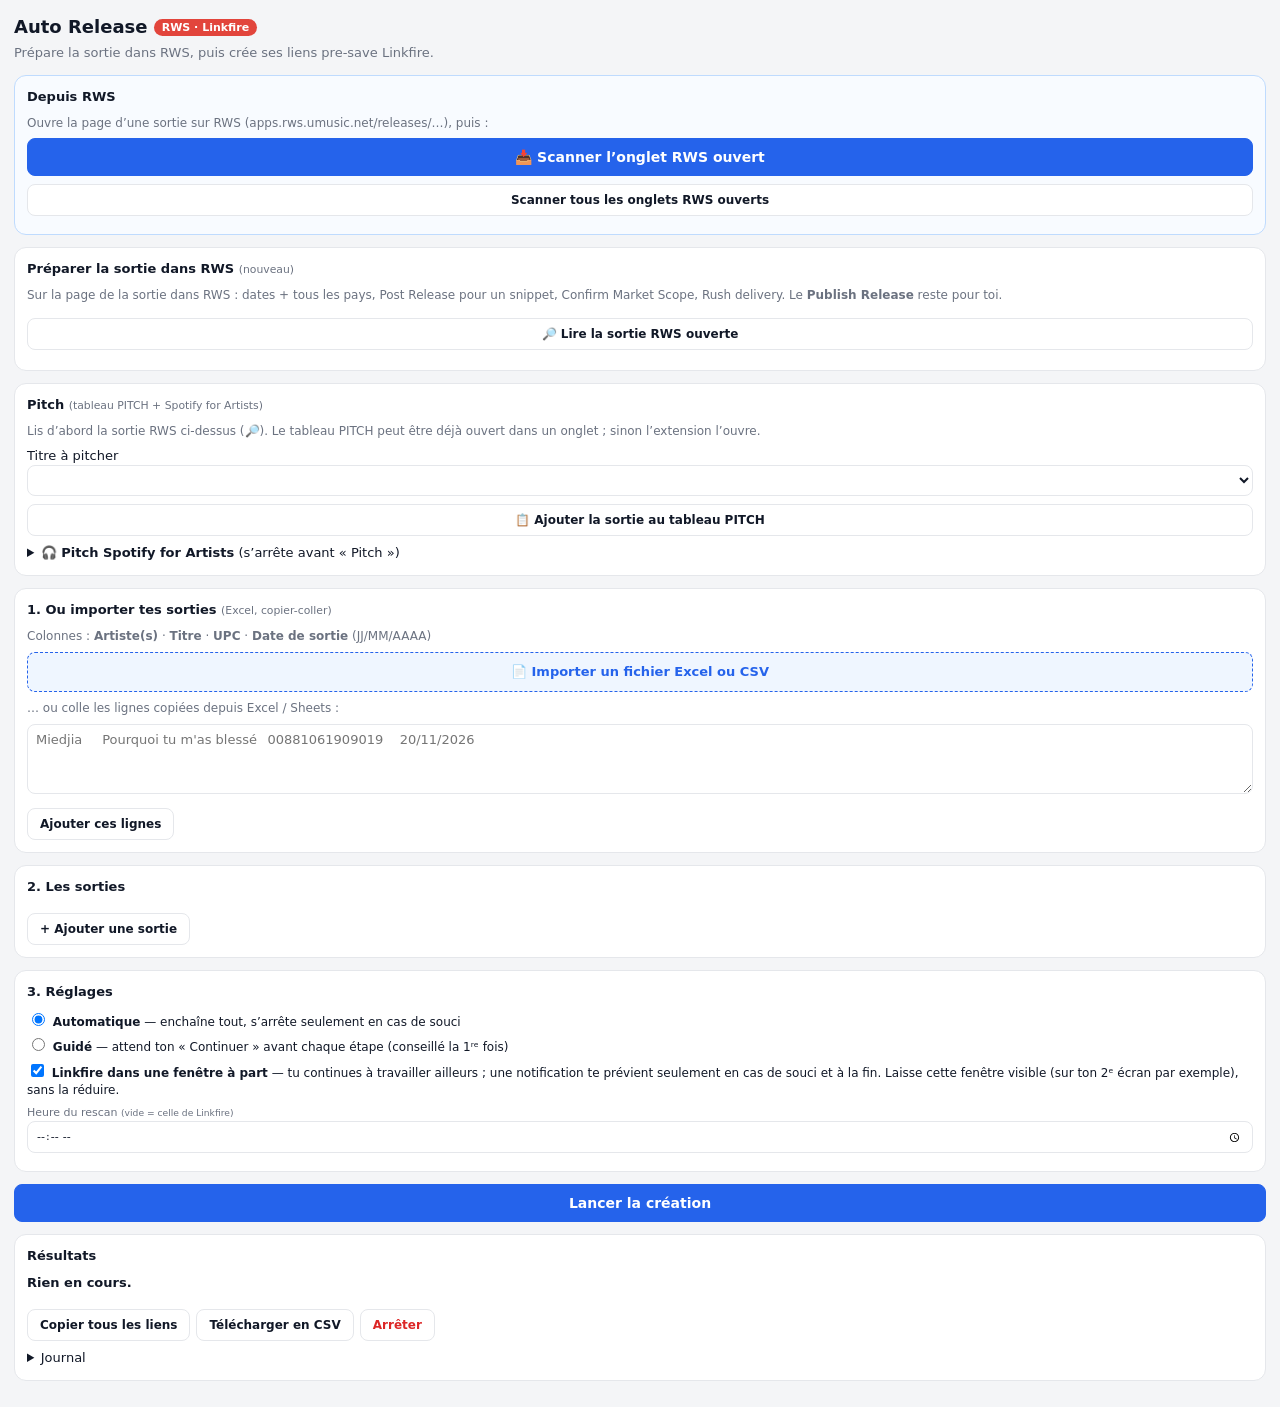
==== extension/sidepanel.html @ 12ef0755 "2.1.0 : pitch — ligne du tableau PITCH depuis RWS, et pitch Spotify for Artists jusqu'à l'écran Revi" ====
<!doctype html>
<html lang="fr">
<head>
  <meta charset="utf-8">
  <title>Auto Release</title>
  <link rel="stylesheet" href="sidepanel.css">
</head>
<body>
  <header>
    <h1>Auto Release <span>RWS · Linkfire</span></h1>
    <p class="sub">Prépare la sortie dans RWS, puis crée ses liens pre-save Linkfire.</p>
  </header>

  <section class="card rws">
    <h2>Depuis RWS</h2>
    <p class="hint">Ouvre la page d’une sortie sur RWS (apps.rws.umusic.net/releases/…), puis :</p>
    <button id="scanOne" class="primary">📥 Scanner l’onglet RWS ouvert</button>
    <button id="scanAll" class="ghost" style="width:100%">Scanner tous les onglets RWS ouverts</button>
    <span id="scanMsg" class="msg"></span>
  </section>

  <section class="card rwsprep">
    <h2>Préparer la sortie dans RWS <small>(nouveau)</small></h2>
    <p class="hint">Sur la page de la sortie dans RWS : dates + tous les pays, Post Release pour un snippet, Confirm Market Scope, Rush delivery. Le <b>Publish Release</b> reste pour toi.</p>
    <button id="rwsRead" class="ghost" style="width:100%">🔎 Lire la sortie RWS ouverte</button>
    <div id="rwsBox" hidden>
      <div id="rwsSum" class="rwssum"></div>
      <div class="grid2">
        <label>Date de sortie<input id="rwsDate" type="date"></label>
        <label class="chk"><input id="rwsRush" type="checkbox"> Rush delivery <small id="rwsRushHint"></small></label>
      </div>
      <button id="rwsGo" class="primary">⚙️ Préparer la sortie dans RWS</button>
    </div>
    <ol id="rwsSteps" class="rwssteps"></ol>
    <span id="rwsMsg" class="msg"></span>
  </section>

  <section class="card pitch">
    <h2>Pitch <small>(tableau PITCH + Spotify for Artists)</small></h2>
    <p class="hint">Lis d’abord la sortie RWS ci-dessus (🔎). Le tableau PITCH peut être déjà ouvert dans un onglet ; sinon l’extension l’ouvre.</p>
    <label>Titre à pitcher<select id="pTrack"></select></label>
    <button id="pSheet" class="ghost" style="width:100%">📋 Ajouter la sortie au tableau PITCH</button>
    <span id="pSheetMsg" class="msg"></span>
    <details id="pS4a">
      <summary><b>🎧 Pitch Spotify for Artists</b> (s’arrête avant « Pitch »)</summary>
      <div class="grid2">
        <label>Ville d’origine<input id="pCity"></label>
        <label>Langue des paroles<input id="pLang"></label>
        <label class="full">Genres <small>(3 max, séparés par des virgules)</small><input id="pGenres"></label>
        <label class="full">Styles <small>(2 max, ex. Beats ; vide = aucun)</small><input id="pStyles"></label>
        <label>Cultures <small>(2 max)</small><input id="pCultures"></label>
        <label>Moods <small>(2 max)</small><input id="pMoods"></label>
        <label class="full">Instruments<input id="pInstr"></label>
        <label class="chk"><input id="pPin" type="checkbox"> Épingler sur « This Is »</label>
        <label class="chk"><input id="pLive" type="checkbox"> Enregistré en live</label>
        <label class="chk"><input id="pCover" type="checkbox"> C’est une reprise</label>
        <label class="chk"><input id="pRemix" type="checkbox"> C’est un remix</label>
        <label class="chk"><input id="pInstrumental" type="checkbox"> Instrumental</label>
        <label class="full">Description du pitch <button id="pFromSheet" class="ghost" style="margin:0 0 0 6px;padding:2px 8px">↧ reprendre du tableau</button><textarea id="pDesc" rows="5" placeholder="Le texte du pitch Spotify"></textarea></label>
      </div>
      <button id="pGo" class="primary">🎧 Préparer le pitch Spotify</button>
      <span id="pMsg" class="msg"></span>
    </details>
  </section>

  <section class="card">
    <h2>1. Ou importer tes sorties <small>(Excel, copier-coller)</small></h2>
    <p class="hint">Colonnes : <b>Artiste(s)</b> · <b>Titre</b> · <b>UPC</b> · <b>Date de sortie</b> (JJ/MM/AAAA)</p>
    <label class="filebtn">📄 Importer un fichier Excel ou CSV<input type="file" id="xlsFile" accept=".xlsx,.xls,.csv"></label>
    <p class="hint" style="margin-top:8px">… ou colle les lignes copiées depuis Excel / Sheets :</p>
    <textarea id="paste" rows="3" placeholder="Miedjia	Pourquoi tu m'as blessé	00881061909019	20/11/2026"></textarea>
    <button id="importBtn" class="ghost">Ajouter ces lignes</button>
  </section>

  <section class="card">
    <h2>2. Les sorties</h2>
    <div id="rows"></div>
    <button id="addRow" class="ghost">+ Ajouter une sortie</button>
  </section>

  <section class="card">
    <h2>3. Réglages</h2>
    <label class="opt"><input type="radio" name="mode" value="auto" checked> <b>Automatique</b> — enchaîne tout, s’arrête seulement en cas de souci</label>
    <label class="opt"><input type="radio" name="mode" value="guide"> <b>Guidé</b> — attend ton « Continuer » avant chaque étape (conseillé la 1ʳᵉ fois)</label>
    <label class="opt"><input type="checkbox" id="sepWin" checked> <b>Linkfire dans une fenêtre à part</b> — tu continues à travailler ailleurs ; une notification te prévient seulement en cas de souci et à la fin. Laisse cette fenêtre visible (sur ton 2ᵉ écran par exemple), sans la réduire.</label>
    <div class="grid2">
      <label class="full">Heure du rescan <small>(vide = celle de Linkfire)</small>
        <input id="time" type="time">
      </label>
    </div>
  </section>

  <div class="actions">
    <button id="startBtn" class="primary">Lancer la création</button>
    <span id="formMsg" class="msg"></span>
  </div>

  <section class="card" id="resultsCard">
    <h2>Résultats</h2>
    <div id="status" class="status">Rien en cours.</div>
    <div id="results"></div>
    <div class="row">
      <button id="copyAll" class="ghost">Copier tous les liens</button>
      <button id="csvBtn" class="ghost">Télécharger en CSV</button>
      <button id="stopBtn" class="ghost danger">Arrêter</button>
    </div>
    <details>
      <summary>Journal</summary>
      <pre id="log"></pre>
    </details>
  </section>

  <script src="xlsx.full.min.js"></script>
  <script src="rws.js"></script>
  <script src="rwsauto.js"></script>
  <script src="pitch.js"></script>
  <script src="sidepanel.js"></script>
</body>
</html>
---- extension/sidepanel.css ----
:root{--bg:#f4f5f7;--card:#fff;--ink:#111827;--mute:#6b7280;--line:#e5e7eb;--blue:#2563eb;--red:#dc2626;--green:#059669;--orange:#d97706}
*{box-sizing:border-box}
body{margin:0;padding:14px;background:var(--bg);color:var(--ink);font:13px/1.45 system-ui,-apple-system,"Segoe UI",sans-serif}
h1{font-size:18px;margin:0}
h1 span{font-size:11px;font-weight:600;color:#fff;background:#e2453c;border-radius:99px;padding:2px 8px;vertical-align:middle}
.sub{color:var(--mute);margin:4px 0 12px}
.card{background:var(--card);border:1px solid var(--line);border-radius:12px;padding:12px;margin-bottom:12px}
h2{font-size:13px;margin:0 0 8px}
h2 small{font-weight:400;color:var(--mute)}
.hint{color:var(--mute);margin:0 0 6px;font-size:12px}
textarea,input,select{width:100%;font:inherit;border:1px solid var(--line);border-radius:8px;padding:6px 8px;background:#fff;color:var(--ink)}
textarea{resize:vertical}
button{font:600 12px system-ui,-apple-system,"Segoe UI",sans-serif;border-radius:8px;padding:8px 12px;cursor:pointer;border:1px solid var(--line);background:#fff;color:var(--ink)}
button.ghost{margin-top:8px}
button.primary{background:var(--blue);border-color:var(--blue);color:#fff;font-size:14px;padding:10px 16px;width:100%}
button.primary:disabled{opacity:.5;cursor:default}
button.danger{color:var(--red)}
.row{display:flex;gap:6px;flex-wrap:wrap}
.rel{border:1px solid var(--line);border-radius:10px;padding:8px;margin-bottom:8px;position:relative}
.rel .n{font-weight:700;color:var(--mute);font-size:11px;margin-bottom:4px}
.rel .del{position:absolute;top:6px;right:6px;border:0;background:none;color:var(--mute);font-size:16px;padding:0 4px;margin:0}
.grid2{display:grid;grid-template-columns:1fr 1fr;gap:6px;margin:6px 0}
.rel label,.grid2 label{display:block;font-size:11px;color:var(--mute)}
.rel label input{margin-top:2px;color:var(--ink)}
.full{grid-column:1/-1}
.slug{font-family:ui-monospace,Menlo,Consolas,monospace;font-size:12px}
.cover{display:flex;align-items:center;gap:6px;font-size:11px;color:var(--mute)}
.cover img{width:34px;height:34px;object-fit:cover;border-radius:4px}
.cover input{display:none}
.cover .pick{margin:0;padding:4px 8px;font-weight:500}
.filebtn{display:block;text-align:center;font-weight:600;border:1px dashed var(--blue);color:var(--blue);border-radius:8px;padding:10px;cursor:pointer;background:#eff6ff}
.filebtn input{display:none}
.opt{display:block;margin:4px 0;font-size:12px}
.opt input{width:auto;margin-right:4px}
.actions{margin-bottom:12px}
.msg{display:block;margin-top:6px;color:var(--red);font-size:12px}
.status{font-weight:600;margin-bottom:8px}
.res{display:flex;justify-content:space-between;align-items:center;gap:6px;padding:6px 0;border-top:1px solid var(--line)}
.res .l{min-width:0}
.res .l div{white-space:nowrap;overflow:hidden;text-overflow:ellipsis}
.res a{color:var(--blue);font-size:12px}
.res .err{color:var(--red);font-size:11px;white-space:normal}
.res button{margin:0;padding:4px 8px;flex-shrink:0}
.b{font-size:10px;font-weight:700;border-radius:99px;padding:1px 6px;margin-right:4px;color:#fff}
.b.todo{background:#9ca3af}.b.running{background:var(--blue)}.b.done{background:var(--green)}.b.error{background:var(--red)}.b.skipped{background:var(--orange)}
pre{white-space:pre-wrap;font-size:11px;max-height:200px;overflow:auto;background:#f9fafb;padding:6px;border-radius:6px}
details{margin-top:8px}

.linkrow{display:flex;align-items:center;gap:4px;margin-top:2px}
.linkrow input{margin-top:0}
.linkrow input[data-f=subdomain]{flex:1.2}
.linkrow input[data-f=slug]{flex:1}
.dom{font-family:ui-monospace,Menlo,Consolas,monospace;font-size:12px;color:var(--ink);white-space:nowrap}
.rws{border-color:#bfdbfe;background:#f8fbff}
.rws .primary{margin-bottom:0}

.rwssum{font-size:13px;margin:8px 0;line-height:1.5}
.rwssum b{font-weight:600}
.chk{display:flex;align-items:center;gap:6px;margin-top:18px}
.rwssteps{margin:8px 0 0;padding-left:20px;font-size:13px;line-height:1.6}
.rwssteps li.ok{color:#15803d}.rwssteps li.ko{color:#b91c1c}.rwssteps li.run{color:#1d4ed8}.rwssteps li.skip{color:#6b7280}
.msg.ok{color:#15803d}
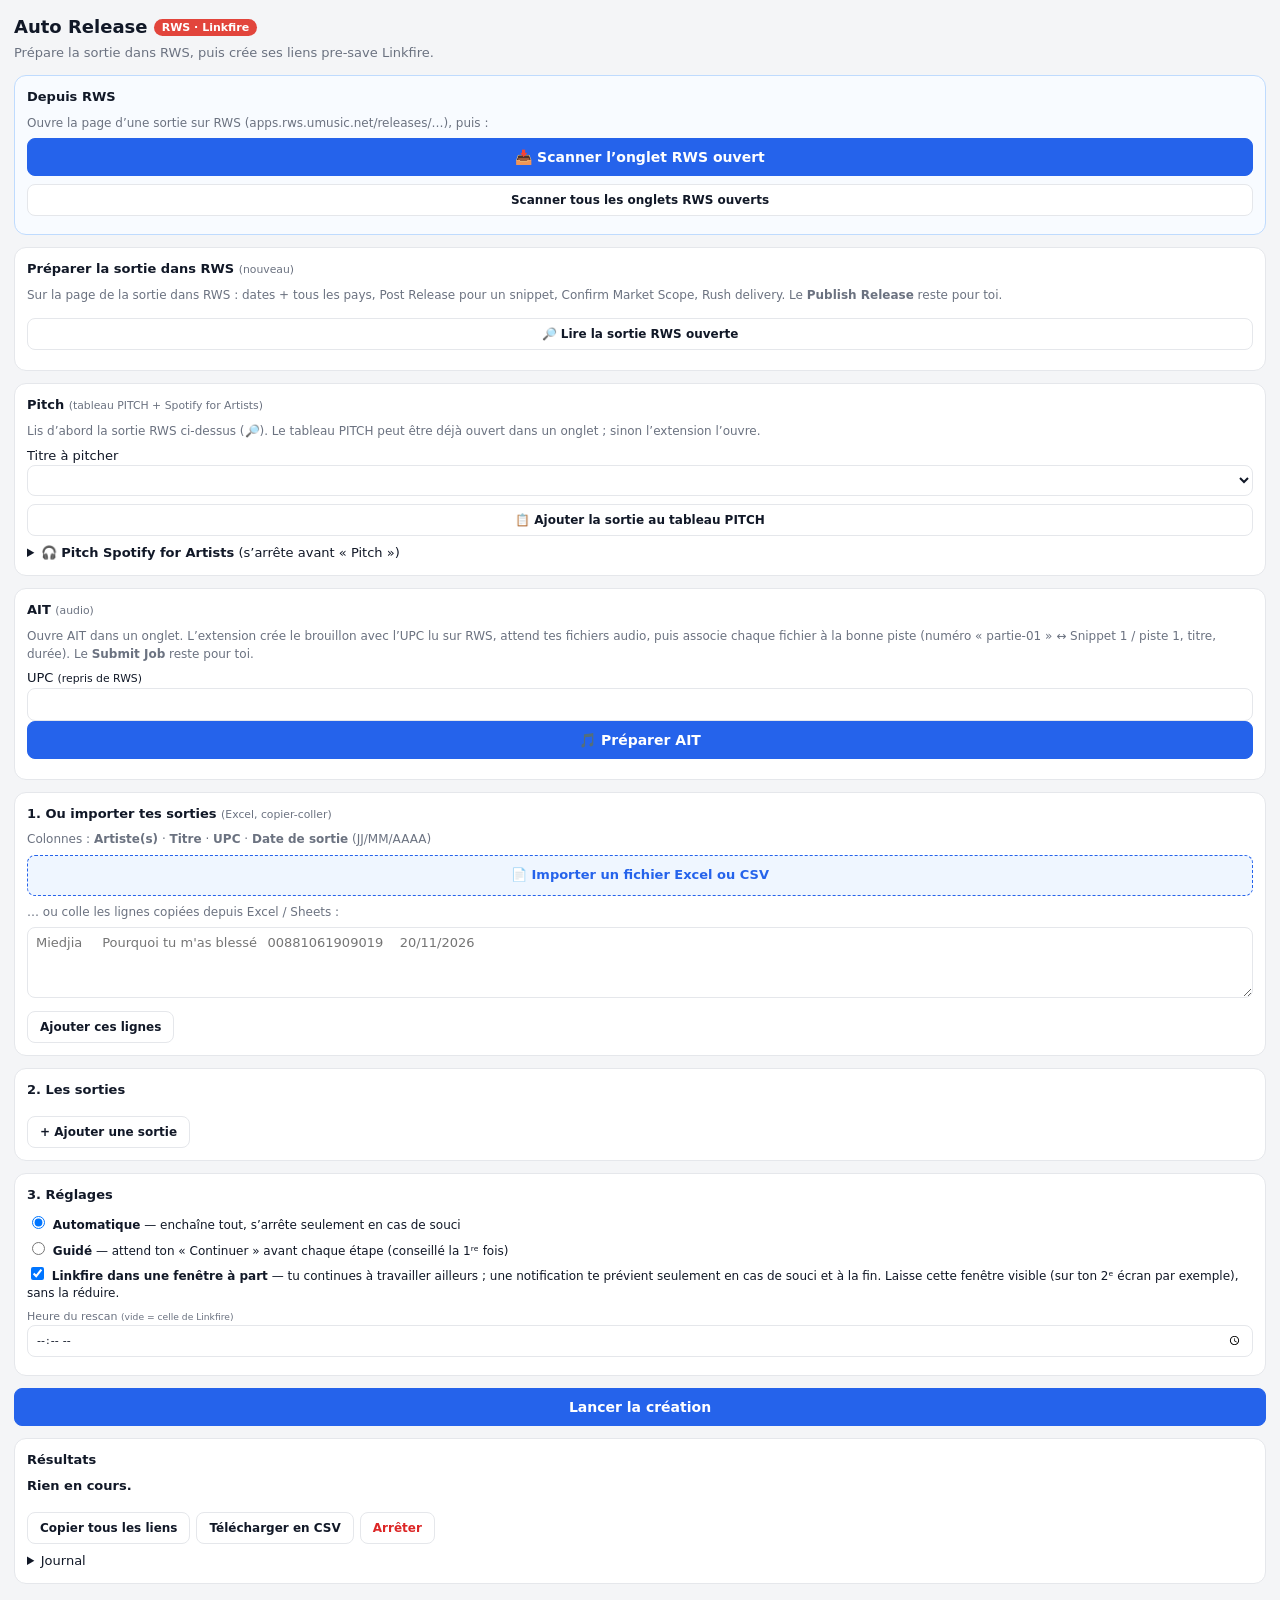
==== commit 91ac603e: "2.2.0 : AIT (brouillon + association fichier/piste) ; tableau PITCH : onglet « 1 PITCH » reconnu Co-" ====
--- a/extension/sidepanel.html
+++ b/extension/sidepanel.html
@@ -63,6 +63,15 @@
     </details>
   </section>
 
+  <section class="card ait">
+    <h2>AIT <small>(audio)</small></h2>
+    <p class="hint">Ouvre AIT dans un onglet. L’extension crée le brouillon avec l’UPC lu sur RWS, attend tes fichiers audio, puis associe chaque fichier à la bonne piste (numéro « partie-01 » ↔ Snippet 1 / piste 1, titre, durée). Le <b>Submit Job</b> reste pour toi.</p>
+    <label>UPC <small>(repris de RWS)</small><input id="aUpc" inputmode="numeric"></label>
+    <button id="aGo" class="primary">🎵 Préparer AIT</button>
+    <ol id="aSteps" class="rwssteps"></ol>
+    <span id="aMsg" class="msg"></span>
+  </section>
+
   <section class="card">
     <h2>1. Ou importer tes sorties <small>(Excel, copier-coller)</small></h2>
     <p class="hint">Colonnes : <b>Artiste(s)</b> · <b>Titre</b> · <b>UPC</b> · <b>Date de sortie</b> (JJ/MM/AAAA)</p>
@@ -114,6 +123,7 @@
   <script src="rws.js"></script>
   <script src="rwsauto.js"></script>
   <script src="pitch.js"></script>
+  <script src="aitauto.js"></script>
   <script src="sidepanel.js"></script>
 </body>
 </html>
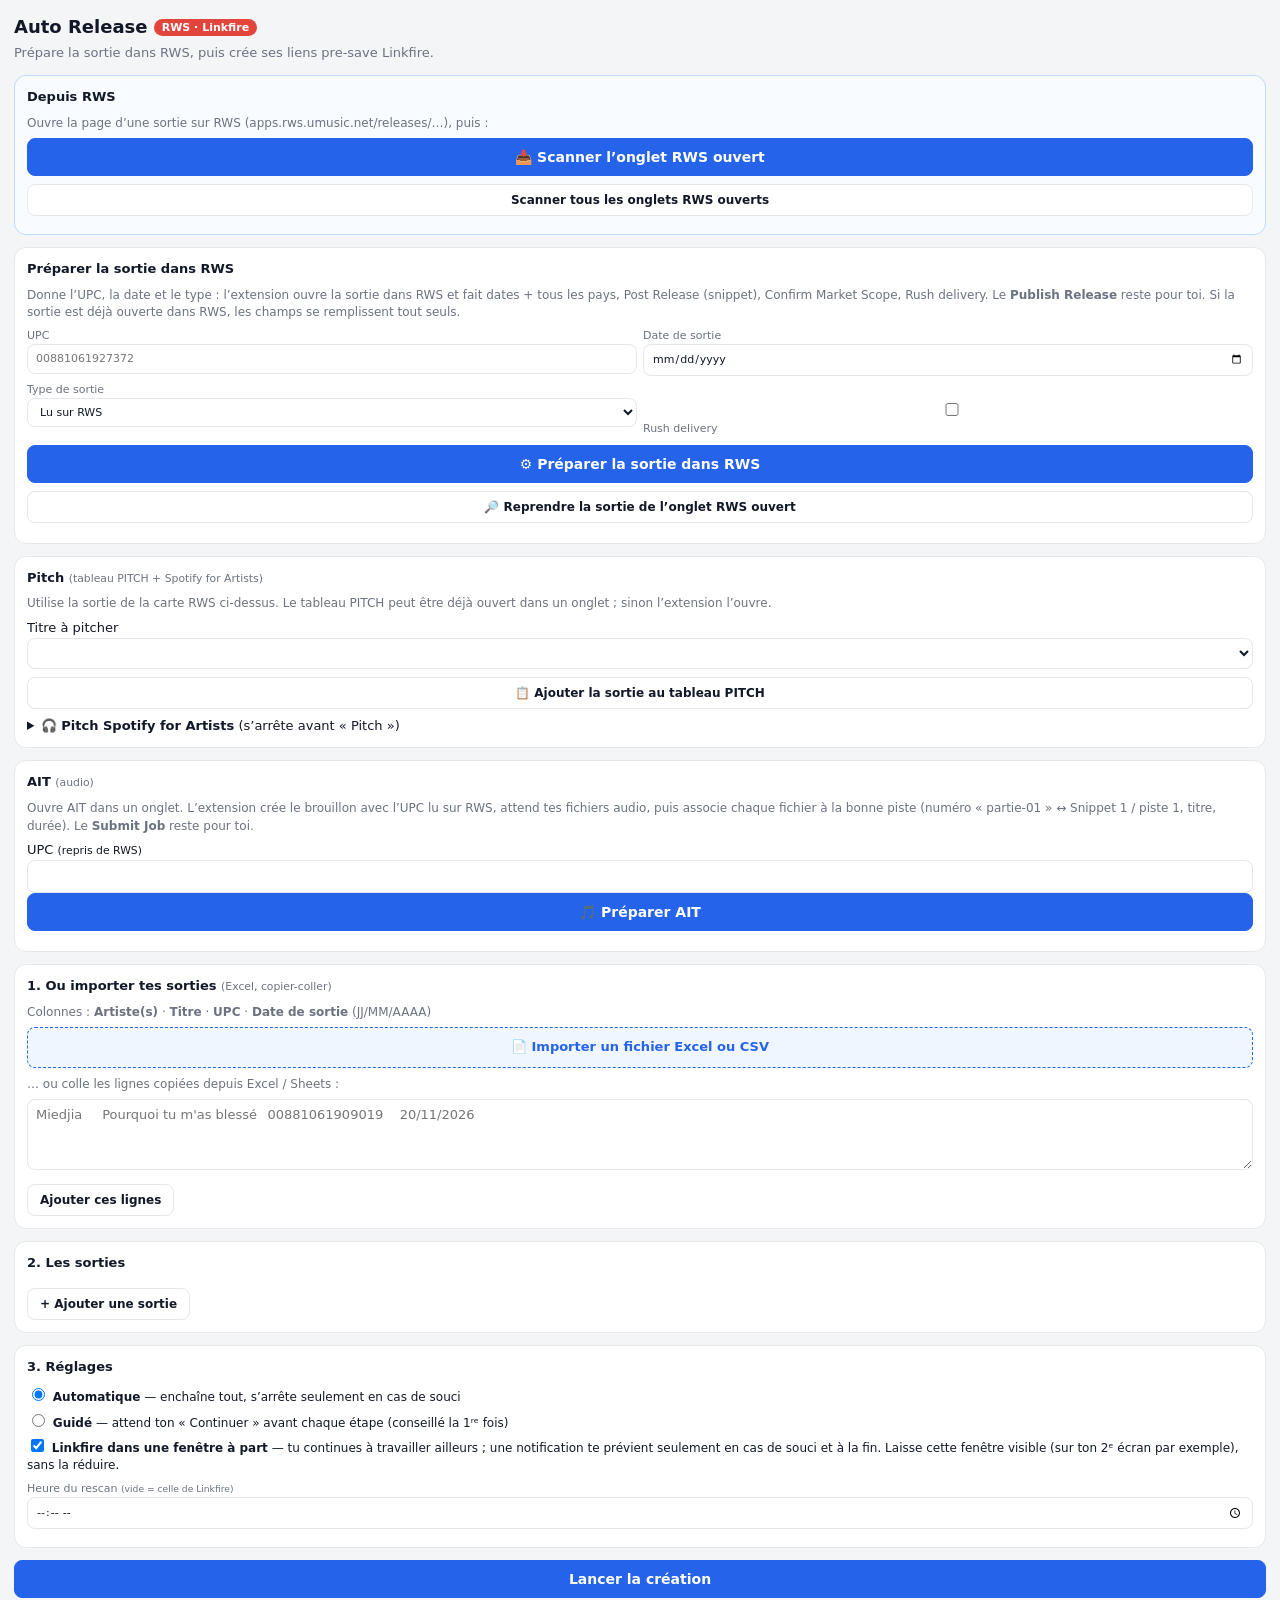
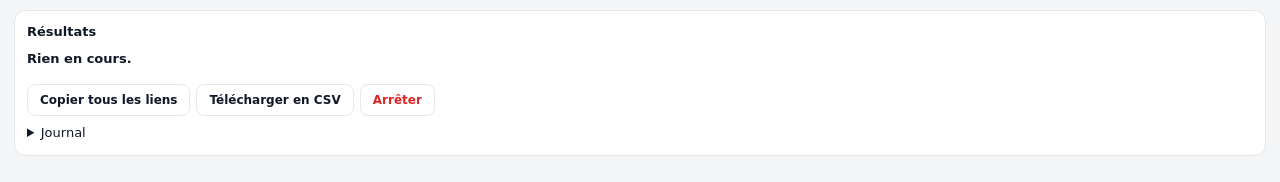
==== commit ed53796f: "2.3.0 : RWS piloté par UPC + date + type (ouvre la sortie), sections repliées dépliées, plus de sort" ====
--- a/extension/sidepanel.html
+++ b/extension/sidepanel.html
@@ -20,24 +20,24 @@
   </section>
 
   <section class="card rwsprep">
-    <h2>Préparer la sortie dans RWS <small>(nouveau)</small></h2>
-    <p class="hint">Sur la page de la sortie dans RWS : dates + tous les pays, Post Release pour un snippet, Confirm Market Scope, Rush delivery. Le <b>Publish Release</b> reste pour toi.</p>
-    <button id="rwsRead" class="ghost" style="width:100%">🔎 Lire la sortie RWS ouverte</button>
-    <div id="rwsBox" hidden>
-      <div id="rwsSum" class="rwssum"></div>
-      <div class="grid2">
-        <label>Date de sortie<input id="rwsDate" type="date"></label>
-        <label class="chk"><input id="rwsRush" type="checkbox"> Rush delivery <small id="rwsRushHint"></small></label>
-      </div>
-      <button id="rwsGo" class="primary">⚙️ Préparer la sortie dans RWS</button>
+    <h2>Préparer la sortie dans RWS</h2>
+    <p class="hint">Donne l’UPC, la date et le type : l’extension ouvre la sortie dans RWS et fait dates + tous les pays, Post Release (snippet), Confirm Market Scope, Rush delivery. Le <b>Publish Release</b> reste pour toi. Si la sortie est déjà ouverte dans RWS, les champs se remplissent tout seuls.</p>
+    <div class="grid2">
+      <label>UPC<input id="rwsUpc" inputmode="numeric" placeholder="00881061927372"></label>
+      <label>Date de sortie<input id="rwsDate" type="date"></label>
+      <label>Type de sortie<select id="rwsType"><option value="auto">Lu sur RWS</option><option value="snippet">Snippet (eSnippet Audio)</option><option value="single">Single (eSingle Audio)</option><option value="album">Album / EP</option></select></label>
+      <label class="chk"><input id="rwsRush" type="checkbox"> Rush delivery <small id="rwsRushHint"></small></label>
     </div>
+    <div id="rwsSum" class="rwssum"></div>
+    <button id="rwsGo" class="primary">⚙️ Préparer la sortie dans RWS</button>
+    <button id="rwsRead" class="ghost" style="width:100%">🔎 Reprendre la sortie de l’onglet RWS ouvert</button>
     <ol id="rwsSteps" class="rwssteps"></ol>
     <span id="rwsMsg" class="msg"></span>
   </section>
 
   <section class="card pitch">
     <h2>Pitch <small>(tableau PITCH + Spotify for Artists)</small></h2>
-    <p class="hint">Lis d’abord la sortie RWS ci-dessus (🔎). Le tableau PITCH peut être déjà ouvert dans un onglet ; sinon l’extension l’ouvre.</p>
+    <p class="hint">Utilise la sortie de la carte RWS ci-dessus. Le tableau PITCH peut être déjà ouvert dans un onglet ; sinon l’extension l’ouvre.</p>
     <label>Titre à pitcher<select id="pTrack"></select></label>
     <button id="pSheet" class="ghost" style="width:100%">📋 Ajouter la sortie au tableau PITCH</button>
     <span id="pSheetMsg" class="msg"></span>
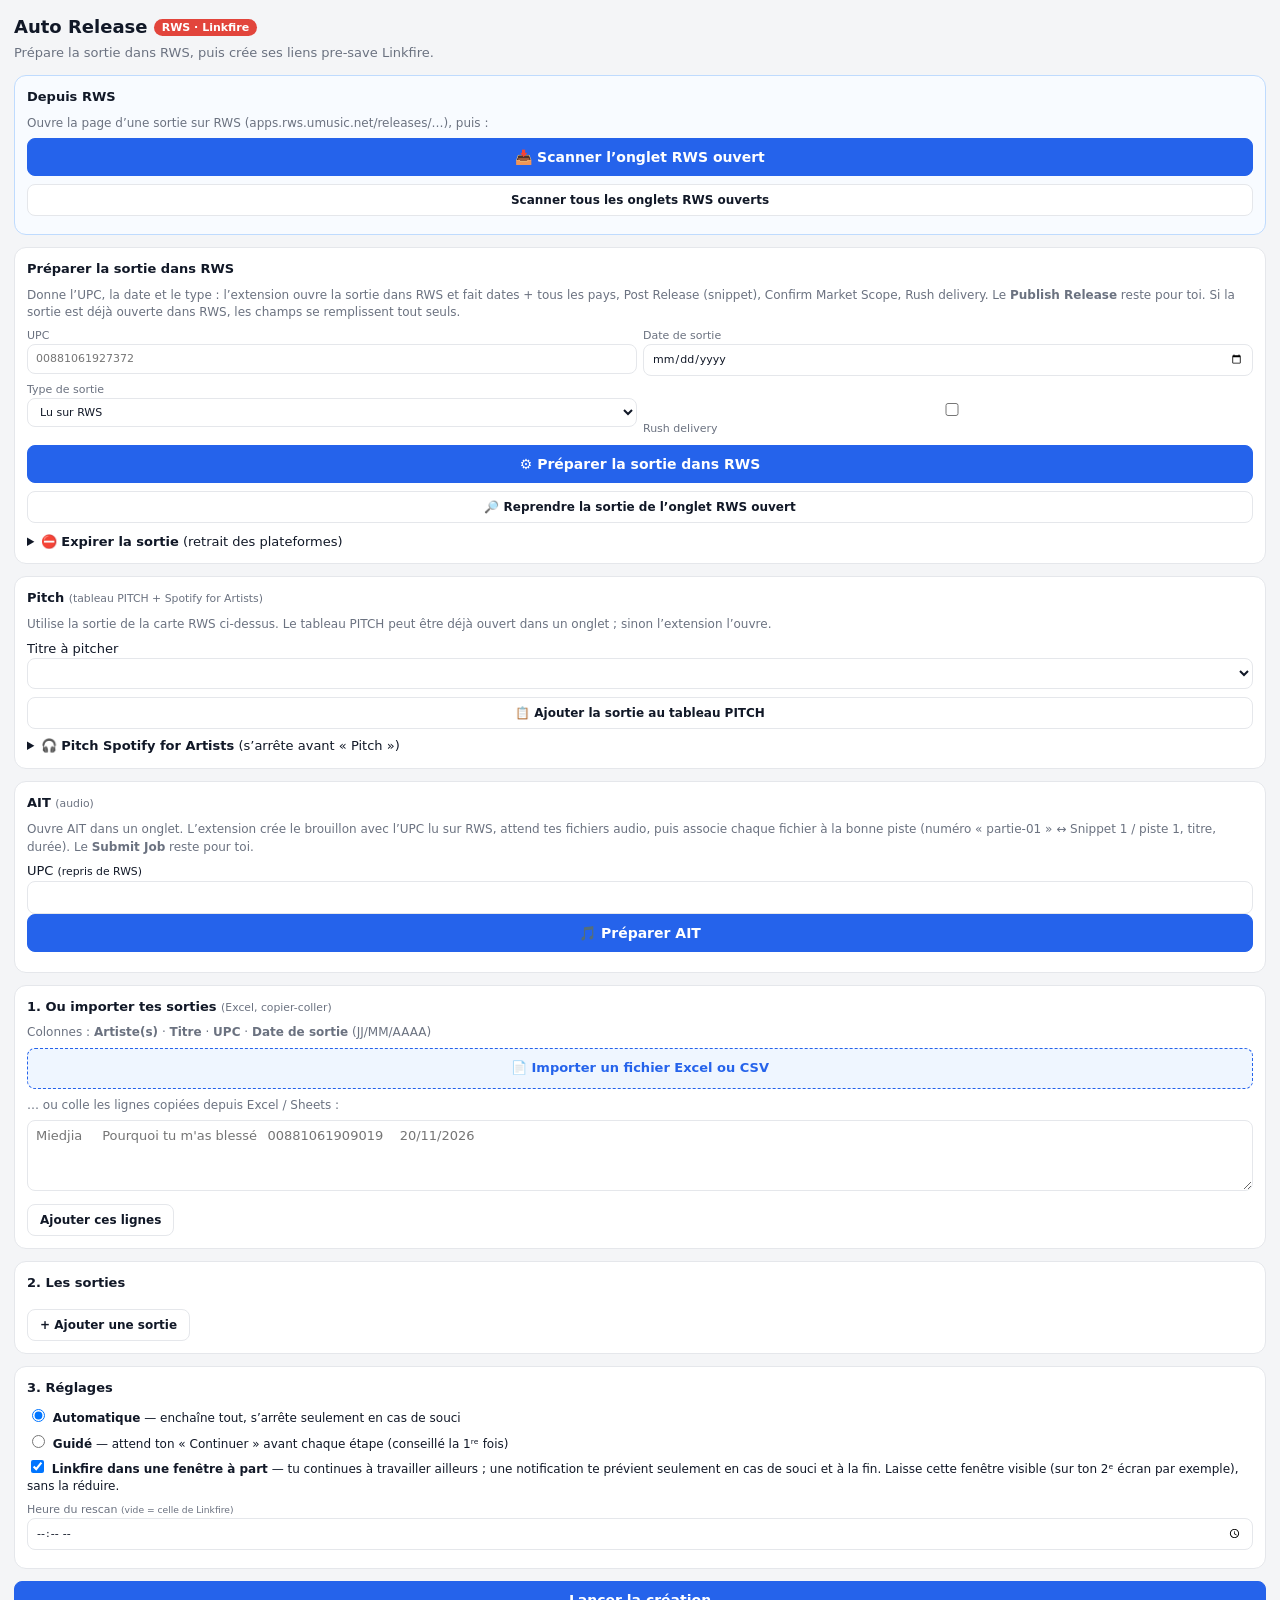
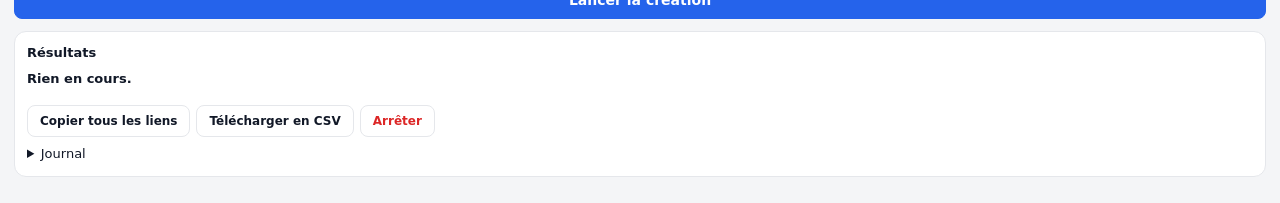
==== commit c0e452f1: "2.4.0 : expirer une sortie dans RWS (date d'expiration sur les Release Date(s)) Co-Authored-By: Clau" ====
--- a/extension/sidepanel.html
+++ b/extension/sidepanel.html
@@ -33,6 +33,13 @@
     <button id="rwsRead" class="ghost" style="width:100%">🔎 Reprendre la sortie de l’onglet RWS ouvert</button>
     <ol id="rwsSteps" class="rwssteps"></ol>
     <span id="rwsMsg" class="msg"></span>
+    <details id="expBox" style="margin-top:10px">
+      <summary><b>⛔ Expirer la sortie</b> (retrait des plateformes)</summary>
+      <p class="hint">Pour l’UPC ci-dessus : Manage Release → date d’expiration sur chaque ligne « Release Date(s) » → save. Le <b>Publish Release</b> reste pour toi.</p>
+      <label>Date d’expiration<input id="expDate" type="date"></label>
+      <button id="expGo" class="ghost danger" style="width:100%">⛔ Expirer cette sortie</button>
+      <span id="expMsg" class="msg"></span>
+    </details>
   </section>
 
   <section class="card pitch">
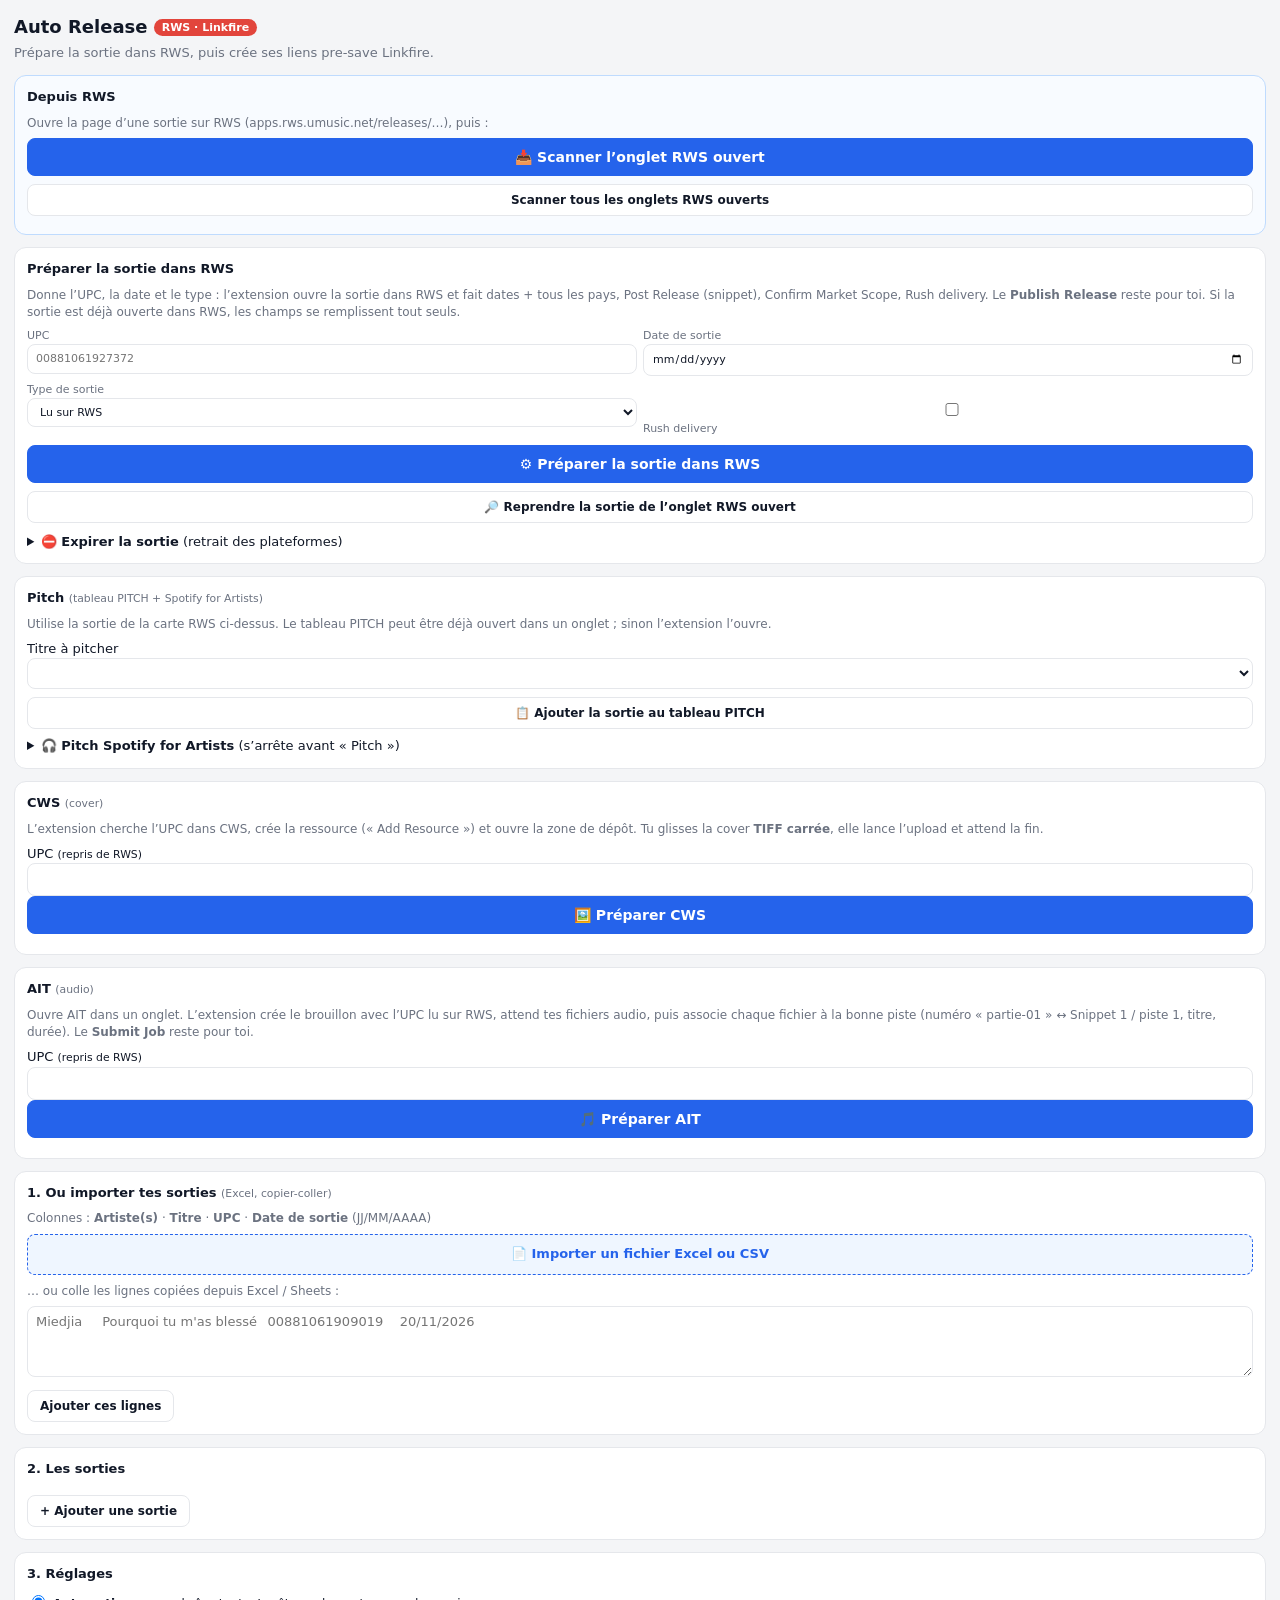
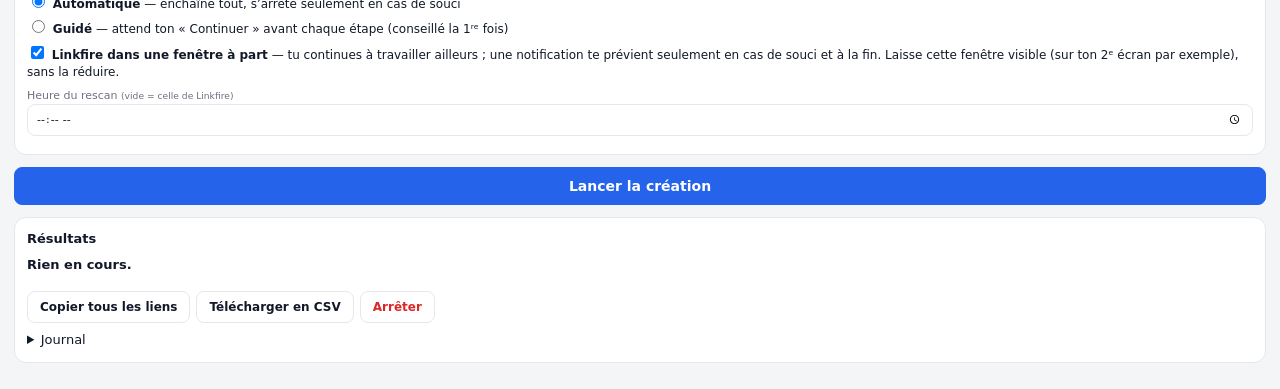
==== commit 3aa76466: "2.6.0 : CWS (cover) — recherche UPC, Add Resource, upload du TIFF Co-Authored-By: Claude Opus 5.5 <n" ====
--- a/extension/sidepanel.html
+++ b/extension/sidepanel.html
@@ -70,6 +70,15 @@
     </details>
   </section>
 
+  <section class="card cws">
+    <h2>CWS <small>(cover)</small></h2>
+    <p class="hint">L’extension cherche l’UPC dans CWS, crée la ressource (« Add Resource ») et ouvre la zone de dépôt. Tu glisses la cover <b>TIFF carrée</b>, elle lance l’upload et attend la fin.</p>
+    <label>UPC <small>(repris de RWS)</small><input id="cUpc" inputmode="numeric"></label>
+    <button id="cGo" class="primary">🖼️ Préparer CWS</button>
+    <ol id="cSteps" class="rwssteps"></ol>
+    <span id="cMsg" class="msg"></span>
+  </section>
+
   <section class="card ait">
     <h2>AIT <small>(audio)</small></h2>
     <p class="hint">Ouvre AIT dans un onglet. L’extension crée le brouillon avec l’UPC lu sur RWS, attend tes fichiers audio, puis associe chaque fichier à la bonne piste (numéro « partie-01 » ↔ Snippet 1 / piste 1, titre, durée). Le <b>Submit Job</b> reste pour toi.</p>
@@ -131,6 +140,7 @@
   <script src="rwsauto.js"></script>
   <script src="pitch.js"></script>
   <script src="aitauto.js"></script>
+  <script src="cwsauto.js"></script>
   <script src="sidepanel.js"></script>
 </body>
 </html>
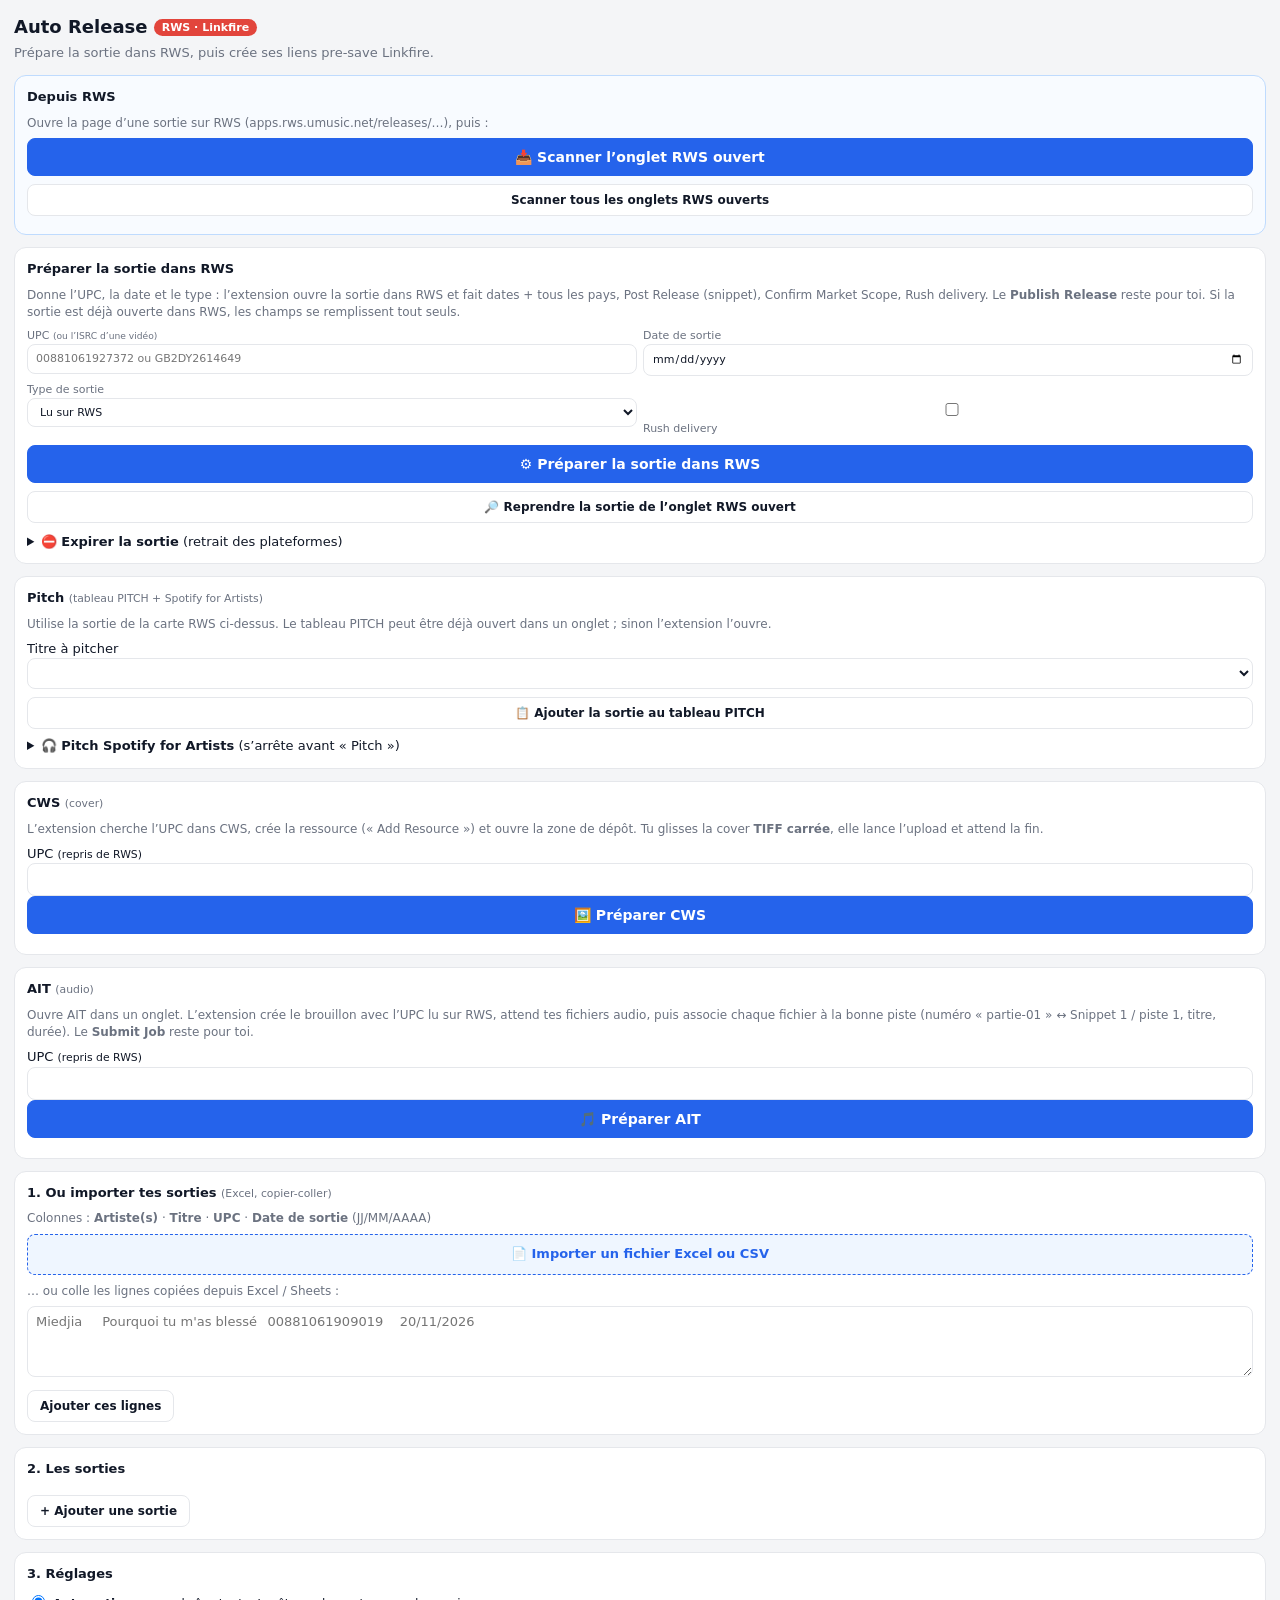
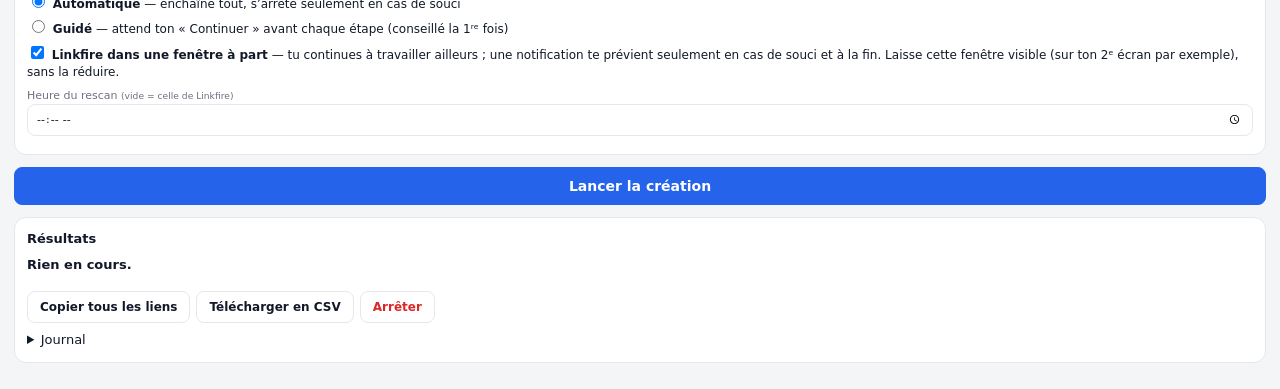
==== commit 5e4fcdea: "Auto Release 2.7.0 : ISRC vidéo dans RWS (Resource Workspace) — date + tous les pays dans Manage Res" ====
--- a/extension/sidepanel.html
+++ b/extension/sidepanel.html
@@ -23,9 +23,9 @@
     <h2>Préparer la sortie dans RWS</h2>
     <p class="hint">Donne l’UPC, la date et le type : l’extension ouvre la sortie dans RWS et fait dates + tous les pays, Post Release (snippet), Confirm Market Scope, Rush delivery. Le <b>Publish Release</b> reste pour toi. Si la sortie est déjà ouverte dans RWS, les champs se remplissent tout seuls.</p>
     <div class="grid2">
-      <label>UPC<input id="rwsUpc" inputmode="numeric" placeholder="00881061927372"></label>
+      <label><span id="rwsUpcLab">UPC</span> <small>(ou l’ISRC d’une vidéo)</small><input id="rwsUpc" placeholder="00881061927372 ou GB2DY2614649"></label>
       <label>Date de sortie<input id="rwsDate" type="date"></label>
-      <label>Type de sortie<select id="rwsType"><option value="auto">Lu sur RWS</option><option value="snippet">Snippet (eSnippet Audio)</option><option value="single">Single (eSingle Audio)</option><option value="album">Album / EP</option></select></label>
+      <label>Type de sortie<select id="rwsType"><option value="auto">Lu sur RWS</option><option value="snippet">Snippet (eSnippet Audio)</option><option value="single">Single (eSingle Audio)</option><option value="album">Album / EP</option><option value="video">ISRC vidéo (ressource)</option></select></label>
       <label class="chk"><input id="rwsRush" type="checkbox"> Rush delivery <small id="rwsRushHint"></small></label>
     </div>
     <div id="rwsSum" class="rwssum"></div>
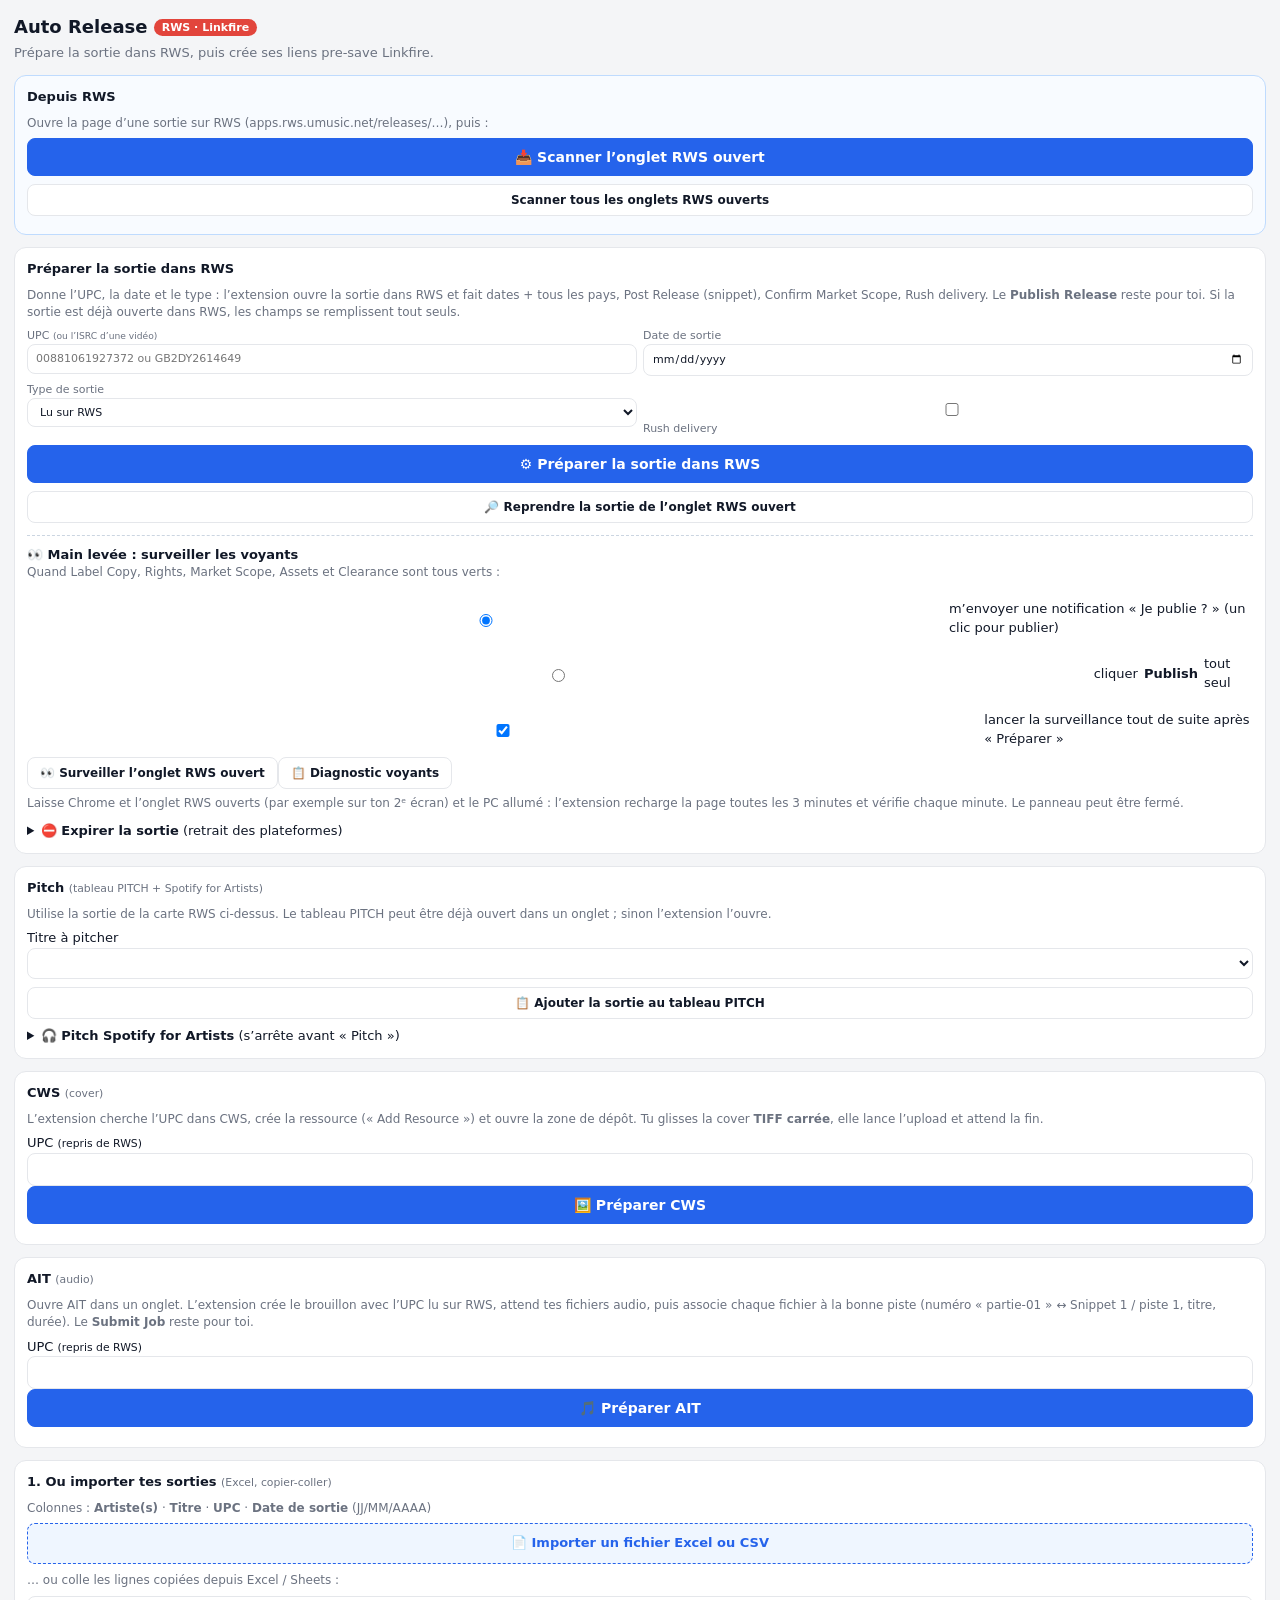
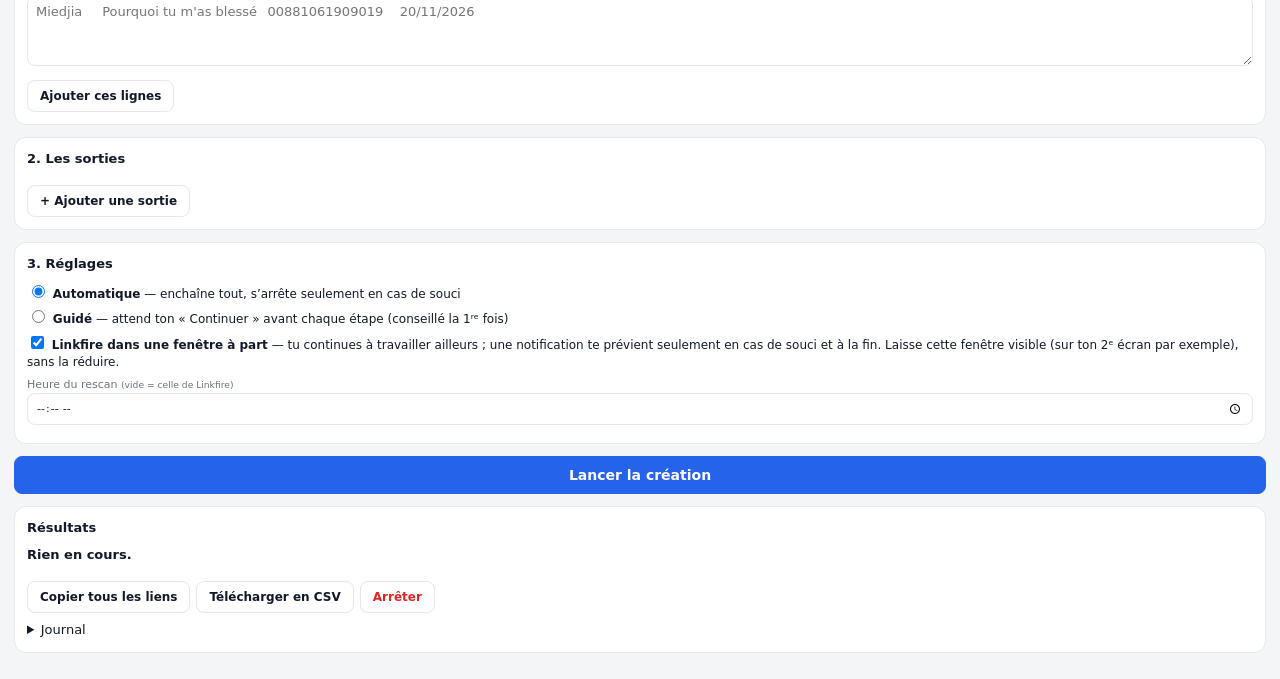
==== commit acae10e2: "Auto Release 2.8.0 : main levée RWS — surveillance des voyants en arrière-plan, notification « Je pu" ====
--- a/extension/sidepanel.html
+++ b/extension/sidepanel.html
@@ -33,6 +33,17 @@
     <button id="rwsRead" class="ghost" style="width:100%">🔎 Reprendre la sortie de l’onglet RWS ouvert</button>
     <ol id="rwsSteps" class="rwssteps"></ol>
     <span id="rwsMsg" class="msg"></span>
+    <div class="watchbox">
+      <b>👀 Main levée : surveiller les voyants</b>
+      <p class="hint">Quand Label Copy, Rights, Market Scope, Assets et Clearance sont tous verts :</p>
+      <label class="chk"><input type="radio" name="wAct" value="notify" checked> m’envoyer une notification « Je publie ? » (un clic pour publier)</label>
+      <label class="chk"><input type="radio" name="wAct" value="publish"> cliquer <b>Publish</b> tout seul</label>
+      <label class="chk"><input type="checkbox" id="wAuto" checked> lancer la surveillance tout de suite après « Préparer »</label>
+      <div class="row2"><button id="wGo">👀 Surveiller l’onglet RWS ouvert</button><button id="wDiag" class="ghost">📋 Diagnostic voyants</button></div>
+      <ul id="wList" class="wlist"></ul>
+      <span id="wMsg" class="msg"></span>
+      <p class="hint">Laisse Chrome et l’onglet RWS ouverts (par exemple sur ton 2ᵉ écran) et le PC allumé : l’extension recharge la page toutes les 3 minutes et vérifie chaque minute. Le panneau peut être fermé.</p>
+    </div>
     <details id="expBox" style="margin-top:10px">
       <summary><b>⛔ Expirer la sortie</b> (retrait des plateformes)</summary>
       <p class="hint">Pour l’UPC ci-dessus : Manage Release → date d’expiration sur chaque ligne « Release Date(s) » → save. Le <b>Publish Release</b> reste pour toi.</p>
--- a/extension/sidepanel.css
+++ b/extension/sidepanel.css
@@ -60,3 +60,9 @@
 .rwssteps{margin:8px 0 0;padding-left:20px;font-size:13px;line-height:1.6}
 .rwssteps li.ok{color:#15803d}.rwssteps li.ko{color:#b91c1c}.rwssteps li.run{color:#1d4ed8}.rwssteps li.skip{color:#6b7280}
 .msg.ok{color:#15803d}
+
+.watchbox{margin-top:12px;border-top:1px dashed #cbd5e1;padding-top:10px}
+.wlist{list-style:none;padding:0;margin:6px 0 0;font-size:12px}
+.wlist li{border:1px solid #e2e8f0;border-radius:8px;padding:6px 8px;margin-top:6px}
+.wlist li .l{font-size:11px;color:#475569;margin-top:2px}
+.wlist li button{margin:4px 0 0;padding:3px 8px;font-size:11px}
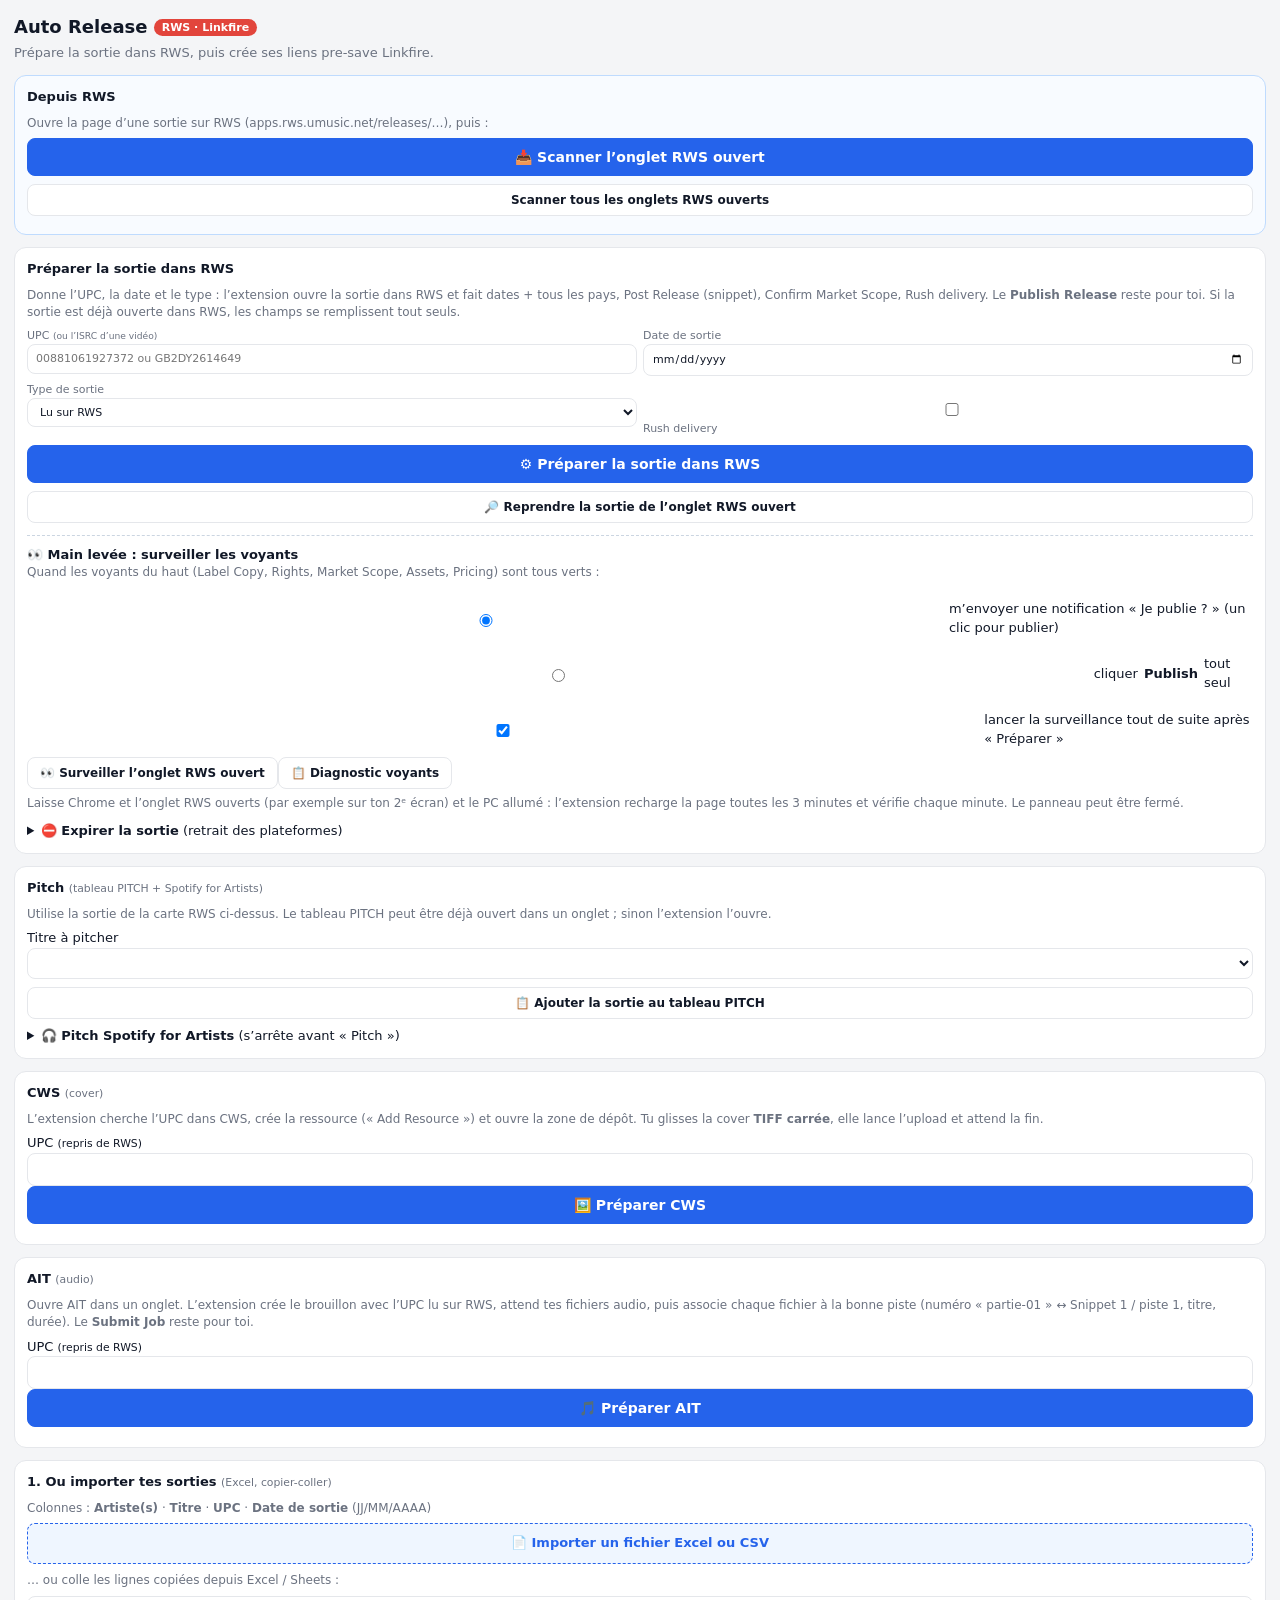
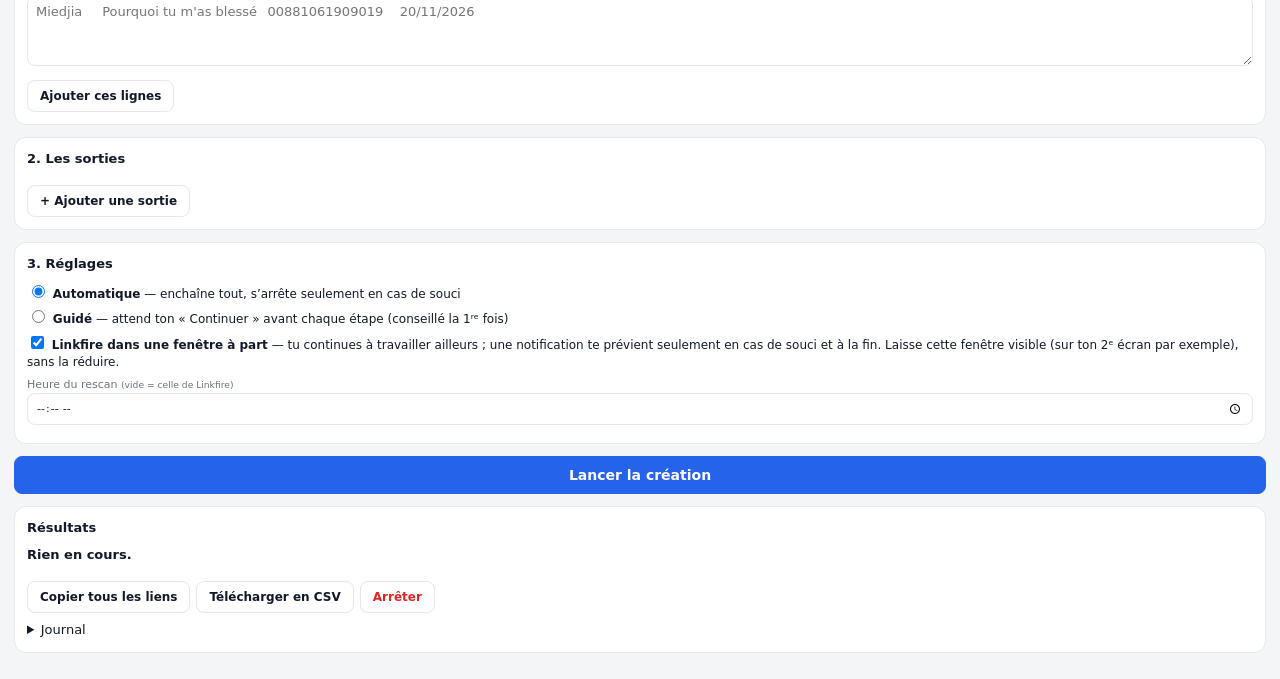
==== commit e5e986a3: "Auto Release 2.8.2 : voyants RWS lus partout dans l'en-tête (ronds par forme et par ligne, images, c" ====
--- a/extension/sidepanel.html
+++ b/extension/sidepanel.html
@@ -35,7 +35,7 @@
     <span id="rwsMsg" class="msg"></span>
     <div class="watchbox">
       <b>👀 Main levée : surveiller les voyants</b>
-      <p class="hint">Quand Label Copy, Rights, Market Scope, Assets et Clearance sont tous verts :</p>
+      <p class="hint">Quand les voyants du haut (Label Copy, Rights, Market Scope, Assets, Pricing) sont tous verts :</p>
       <label class="chk"><input type="radio" name="wAct" value="notify" checked> m’envoyer une notification « Je publie ? » (un clic pour publier)</label>
       <label class="chk"><input type="radio" name="wAct" value="publish"> cliquer <b>Publish</b> tout seul</label>
       <label class="chk"><input type="checkbox" id="wAuto" checked> lancer la surveillance tout de suite après « Préparer »</label>
